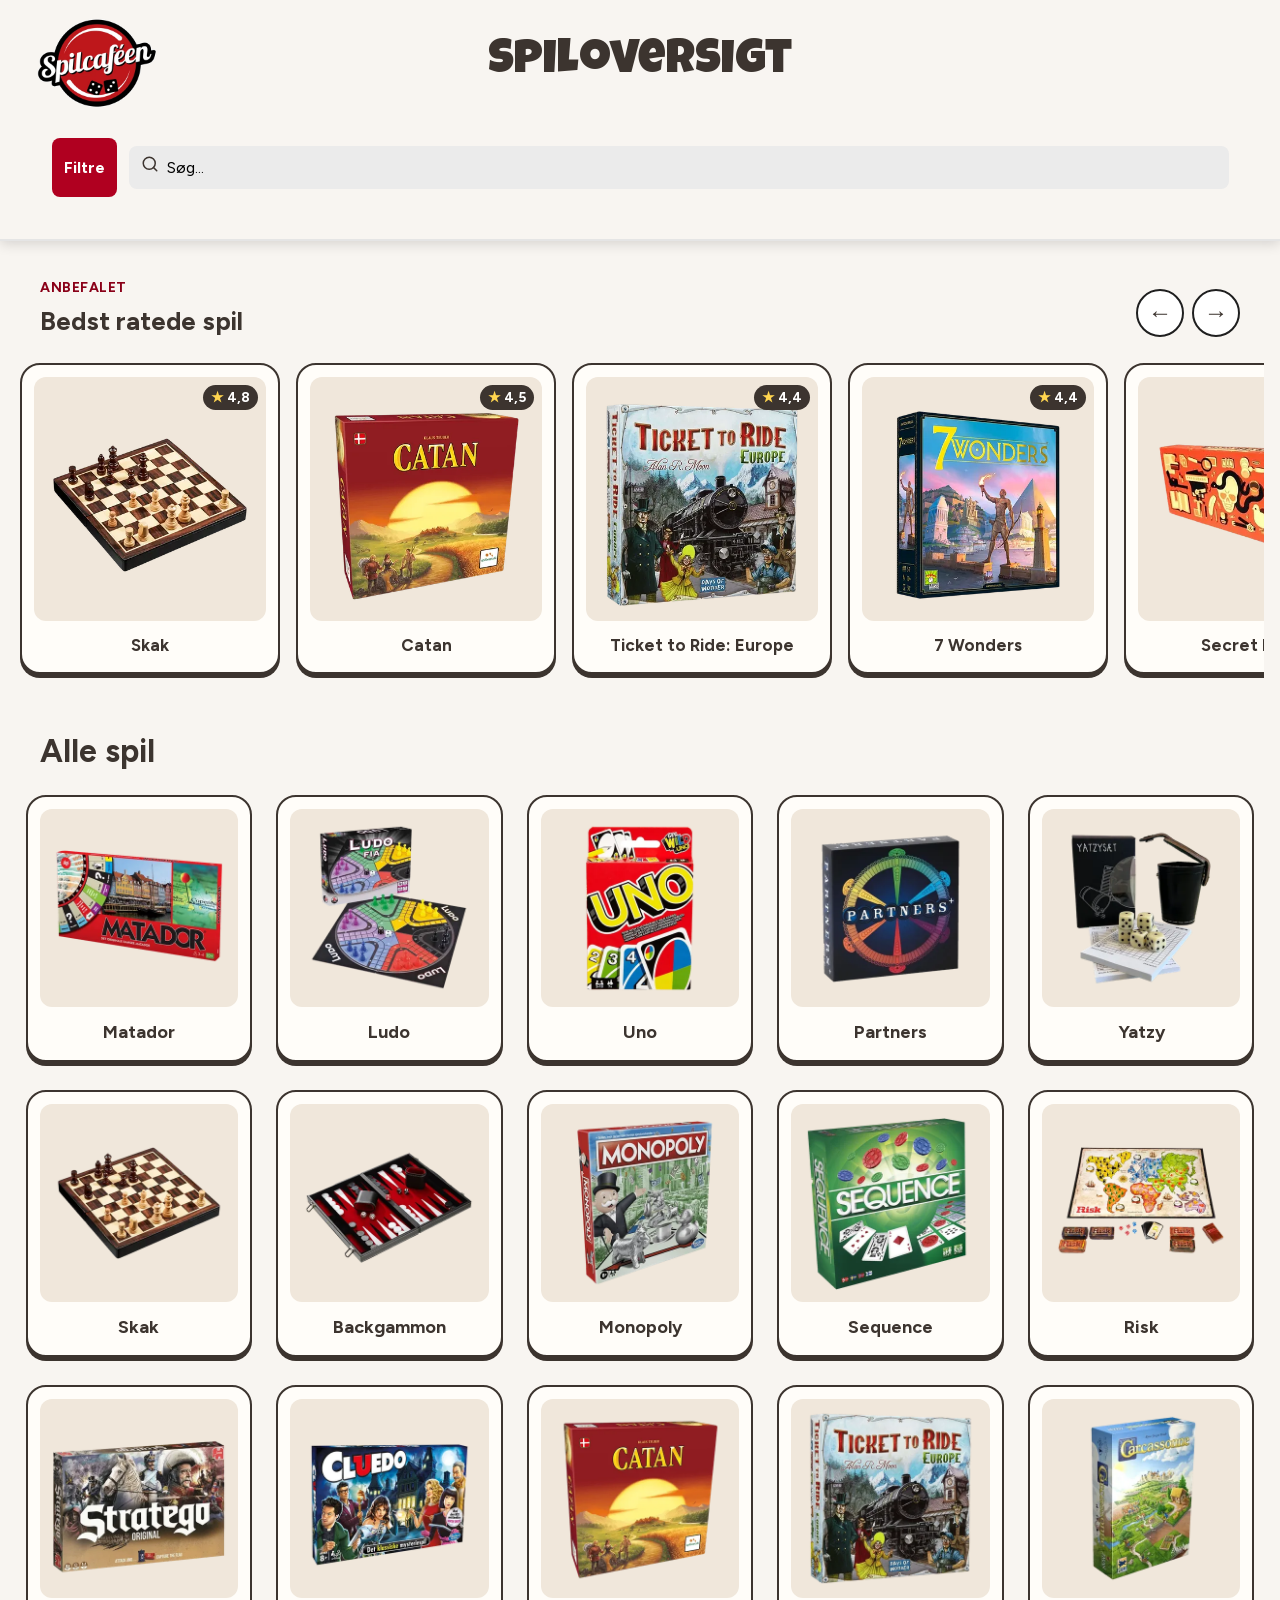
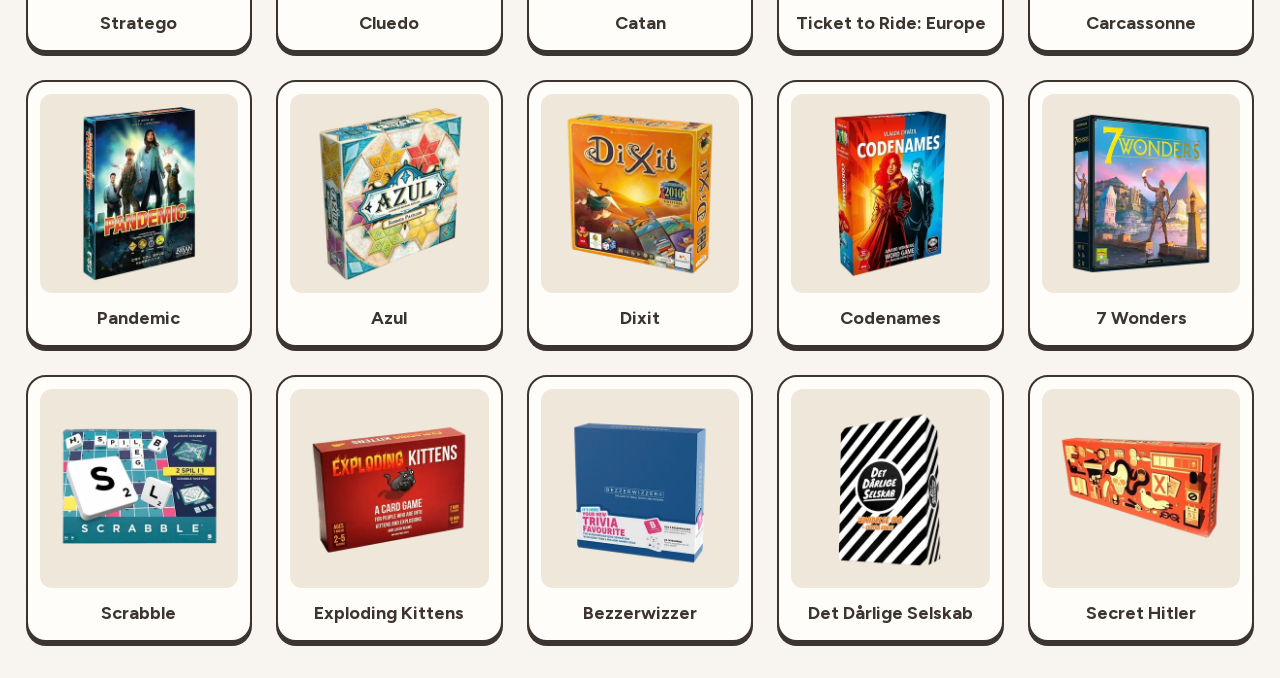
==== spilcafe/index.html @ c73f09dd "Tilføj Spilcaféens optimerede spiloversigt" ====
<!DOCTYPE html>
<html lang="da">
<head>
    <meta charset="UTF-8">
    <meta name="viewport" content="width=device-width, initial-scale=1.0">
    <title>Spiloversigt | Spilcaféen</title>
    <link rel="stylesheet" href="./css/style.css">
    <link rel="icon" type="image/x-icon" href="./assets/img/favicon.ico">
</head>

<body>
    <header>
        <div class="header-top">
            <a href="./" aria-label="Gå til Spilcaféens forside">
                <img
                    src="./assets/img/logo.webp"
                    width="360"
                    height="272"
                    alt="Spilcaféens logo"
                    decoding="async"
                >
            </a>

            <h1>Spiloversigt</h1>

            <div></div>
        </div>

        <h2 class="visually-hidden" id="searchAndFilterHeading">Søg og filtrer spil</h2>

        <section class="searchAndFilters" aria-labelledby="searchAndFilterHeading">
            <div class="searchAndFilters__row">
                <div class="filters">
                    <button
                        type="button"
                        class="chip"
                        data-filter="all"
                        aria-expanded="false"
                        aria-controls="filterPanel"
                    >
                        Filtre
                    </button>
                </div>

                <div class="search">
                    <div class="searchInput">
                        <div class="magnifier" aria-hidden="true">
                            <svg
                                xmlns="http://www.w3.org/2000/svg"
                                width="24"
                                height="24"
                                viewBox="0 0 24 24"
                                fill="none"
                                stroke="currentColor"
                                stroke-width="2"
                                stroke-linecap="round"
                                stroke-linejoin="round"
                            >
                                <path d="m21 21-4.34-4.34"></path>
                                <circle cx="11" cy="11" r="8"></circle>
                            </svg>
                        </div>

                        <input
                            type="search"
                            id="searchInput"
                            placeholder="Søg..."
                            aria-label="Søg efter spil"
                        >
                    </div>
                </div>


            </div>
            <div class="selected-chips" aria-live="polite"></div>
        </section>

        <div
            id="filterPanel"
            class="filter-panel hidden"
            role="region"
            aria-label="Spilfiltre"
        >
            <fieldset class="filter-group">
                <legend>Sted</legend>

                <div class="filter-options">
                    <button type="button" class="filter-option" data-filter="location" data-option="">Alle</button>
                    <button type="button" class="filter-option" data-filter="location" data-option="Aalborg">Aalborg</button>
                    <button type="button" class="filter-option" data-filter="location" data-option="Vestergade">Aarhus Vestergade</button>
                    <button type="button" class="filter-option" data-filter="location" data-option="Fredensgade">Aarhus Fredensgade</button>
                    <button type="button" class="filter-option" data-filter="location" data-option="Kolding">Kolding</button>
                </div>
            </fieldset>

            <fieldset class="filter-group">
                <legend>Antal spillere</legend>

                <div class="filter-options">
                    <button type="button" class="filter-option" data-filter="players" data-option="">Alle</button>
                    <button type="button" class="filter-option" data-filter="players" data-option="2">2</button>
                    <button type="button" class="filter-option" data-filter="players" data-option="4">4</button>
                    <button type="button" class="filter-option" data-filter="players" data-option="6">6</button>
                    <button type="button" class="filter-option" data-filter="players" data-option="8">8</button>
                    <button type="button" class="filter-option" data-filter="players" data-option="10">10</button>
                </div>
            </fieldset>

            <fieldset class="filter-group">
                <legend>Genre</legend>

                <div class="filter-options">
                    <button type="button" class="filter-option" data-filter="genre" data-option="">Alle</button>
                    <button type="button" class="filter-option" data-filter="genre" data-option="Familiespil">Familiespil</button>
                    <button type="button" class="filter-option" data-filter="genre" data-option="Quiz">Quiz</button>
                    <button type="button" class="filter-option" data-filter="genre" data-option="Strategi">Strategi</button>
                    <button type="button" class="filter-option" data-filter="genre" data-option="Terninger">Terninger</button>
                    <button type="button" class="filter-option" data-filter="genre" data-option="Kortspil">Kortspil</button>
                </div>
            </fieldset>

            <fieldset class="filter-group">
                <legend>Sværhedsgrad</legend>

                <div class="filter-options">
                    <button type="button" class="filter-option" data-filter="difficulty" data-option="">Alle</button>
                    <button type="button" class="filter-option" data-filter="difficulty" data-option="Let">Let</button>
                    <button type="button" class="filter-option" data-filter="difficulty" data-option="Mellem">Mellem</button>
                    <button type="button" class="filter-option" data-filter="difficulty" data-option="Svær">Svær</button>
                </div>
            </fieldset>

            <fieldset class="filter-group">
                <legend>Spilletid</legend>

                <div class="filter-options">
                    <button type="button" class="filter-option" data-filter="time" data-option="">Alle</button>
                    <button type="button" class="filter-option" data-filter="time" data-option="20">Maks 20 min.</button>
                    <button type="button" class="filter-option" data-filter="time" data-option="30">Maks 30 min.</button>
                    <button type="button" class="filter-option" data-filter="time" data-option="60">Maks 60 min.</button>
                    <button type="button" class="filter-option" data-filter="time" data-option="120">Maks 120 min.</button>
                </div>
            </fieldset>

            <button type="button" id="resetFilters">
                Nulstil filtre
            </button>
        </div>
    </header>

    <section class="top-games" aria-labelledby="topGamesHeading">
        <div class="top-games__header">
            <div>
                <p class="top-games__eyebrow">Anbefalet</p>
                <h2 id="topGamesHeading">Bedst ratede spil</h2>
            </div>
            <nav class="carousel-controls" aria-label="Naviger i bedst ratede spil">
                <button type="button" class="carousel-control" id="previousTopGame" aria-label="Vis forrige spil">&#8592;</button>
                <button type="button" class="carousel-control" id="nextTopGame" aria-label="Vis næste spil">&#8594;</button>
            </nav>
        </div>
        <div class="top-games__track" id="topGamesTrack" tabindex="0" aria-label="Bedst ratede spil"></div>
    </section>

    <main id="results" aria-labelledby="allGamesHeading">
        <h2 id="allGamesHeading">Alle spil</h2>
        <div id="resultsList"></div>
    </main>

    <div id="drawHolder"></div>

    <script src="./js/app.js"></script>
</body>
</html>
---- spilcafe/css/style.css ----
/* Lokale skrifttyper, layout og komponenter */
@font-face {
    font-family: "Luckiest Guy";
    src: url("../assets/fonts/luckiest-guy-latin.woff2") format("woff2");
    font-weight: 400;
    font-style: normal;
    font-display: swap;
}

@font-face {
    font-family: "Figtree";
    src: url("../assets/fonts/figtree-latin.woff2") format("woff2");
    font-weight: 300 900;
    font-style: normal;
    font-display: swap;
}

* {
    margin: 0;
    padding: 0;
    box-sizing: border-box;
    font-family: "Figtree", Arial, sans-serif;
}

body {
    background: #f8f5f1;
    color: #3c342f;
    font-size: 16px;
    line-height: 1.5;
}

.visually-hidden {
    position: absolute;
    width: 1px;
    height: 1px;
    padding: 0;
    margin: -1px;
    overflow: hidden;
    clip: rect(0, 0, 0, 0);
    white-space: nowrap;
    border: 0;
}

header {
    padding: 0px 20px;
    box-shadow: 0 3px 12px rgba(0, 0, 0, 0.14);
    position: relative;
    z-index: 100;
    width: 100%;
    background: #f8f5f1;
    border-bottom: 2px solid #e5e5e5;
}

.header-top {
    display: grid;
    grid-template-columns: 1fr auto 1fr;
    align-items: center;
    width: 100%;
    min-height: 126px;
    height: auto;
    padding: 17px;
}

.header-top h1 {
    grid-column: 2;
    text-align: center;
    font-family: "Luckiest Guy", "Figtree", sans-serif;
    font-weight: 400;
    font-size: clamp(24px, 4vw, 48px);
    line-height: 1.15;
    color: #3c342f;
}

.header-top > div:last-child {
    grid-column: 3;
}

.search {
    display: flex;
    gap: 4px;
    flex: 0 1 1100px;
    min-width: 0;
}

.searchAndFilters {
    padding: 12px 0 42px;
    width: 100%;
    max-width: 1180px;
    margin-inline: auto;
}

.searchAndFilters__row {
    display: flex;
    align-items: center;
    justify-content: center;
    gap: 12px;
    width: 100%;
}

.searchInput {
    gap: 8px;
    display: flex;
    border-radius: 9px;
    background-color: #ebebeb;
    width: 100%;
    align-items: center;
}

button,
input {
    all: unset;
}

button,
.searchInput {
    height: 43px;
    border-radius: 8px;
    padding: 0px 12px;
    background-color: #ebebeb;
}

button svg,
.searchInput svg {
    height: 18px;
    width: 18px;
}

.searchInput input {
    font-family: "Figtree", Arial, sans-serif;
    flex-grow: 1;
    text-align: left;
}

::placeholder {
    font-size: 16px;
    font-family: "Figtree", Arial, sans-serif;
    color: #000;
    text-align: left;
}

.filters {
    display: flex;
    flex: 0 0 auto;
    align-items: center;
    padding: 0;
    overflow: visible;
    position: relative;
    width: auto;
}

.chip {
    background: #B00020;
    padding: 8px 12px;
    font-size: 16px;
    border-radius: 8px;
    color: #fff;
    height: 43px;
    font-weight: 700;
    white-space: nowrap;
    user-select: none;
    outline: none;
}

.chip:focus {
    outline: 3px solid #173f73;
    outline-offset: 3px;
}

.chip:hover {
    cursor: pointer;
    background: #8A0018;
}

.filter-panel {
    position: relative;
    background: #fff;
    border: 1px solid #ffd1d1;
    border-radius: 14px;
    box-shadow: 2px 2px 12px rgba(0, 0, 0, 0.08);
    padding: 16px;
    margin: 8px 0 0;
    z-index: 50;
    width: fit-content;
    max-width: min(100%, 520px);
    min-width: 260px;
}

.filter-panel.hidden {
    display: none;
}

.filter-group {
    margin-bottom: 12px;
    border: 0;
    padding: 0;
}

.filter-group:last-child {
    margin-bottom: 0;
}

.filter-group legend {
    font-size: 16px;
    font-weight: 700;
    color: #333;
    margin-bottom: 8px;
}

.filter-options {
    display: flex;
    flex-wrap: wrap;
    gap: 8px;
}

.filter-option {
    background: #fff;
    border: 1px solid #8A0018;
    color: #8A0018;
    border-radius: 999px;
    padding: 8px 12px;
    font-size: 16px;
    line-height: 1.3;
    cursor: pointer;
}

.filter-option:hover {
    background: #fff5f5;
}

.filter-option.active {
    background: #B00020;
    color: #fff;
    border-color: #B00020;
}

.top-games {
    padding: 36px 16px 16px;
    background: #f8f5f1;
}

.top-games__header {
    max-width: 1200px;
    margin: 0 auto 22px;
    display: flex;
    justify-content: space-between;
    align-items: end;
    gap: 16px;
}

.top-games__eyebrow {
    margin-bottom: 8px;
    color: #8A0018;
    font-size: 14px;
    font-weight: 700;
    text-transform: uppercase;
    letter-spacing: 0.04em;
}

.top-games h2 {
    font-size: 26px;
    line-height: 1.2;
}

.carousel-controls {
    display: flex;
    gap: 8px;
}

.carousel-control {
    width: 44px;
    height: 44px;
    padding: 0;
    border: 2px solid #1f1f1f;
    border-radius: 50%;
    background: #fff;
    color: #3c342f;
    cursor: pointer;
    font-size: 24px;
    line-height: 1;
    text-align: center;
}

.carousel-control:hover {
    background: #1f1f1f;
    color: #fff;
}

.top-games__track {
    max-width: 1520px;
    margin: 0 auto;
    display: flex;
    gap: 16px;
    overflow-x: auto;
    padding: 4px 4px 14px;
    scroll-behavior: smooth;
    scrollbar-width: thin;
}

.carousel-card,
.card {
    box-sizing: border-box;
    display: flex;
    flex-direction: column;
    width: 100%;
    min-height: 0;
    padding: 12px;
    border: 2px solid #3c342f;
    border-radius: 20px;
    background: #fffdf9;
    box-shadow: 0 4px 0 #3c342f;
    color: #3c342f;
    cursor: pointer;
    text-align: left;
    transition: border-color 160ms ease, box-shadow 160ms ease;
}

.carousel-card {
    flex: 0 0 260px;
    height: auto;
    overflow: hidden;
}

.card {
    font-family: "Figtree", Arial, sans-serif;
    height: auto;
}

.carousel-card:hover,
.card:hover {
    border-color: #8a0018;
    box-shadow: 0 4px 0 #8a0018;
}

.carousel-card:focus-visible,
.card:focus-visible {
    outline: 3px solid #173f73;
    outline-offset: 3px;
}

.carousel-card img,
.card img {
    display: block;
    width: 100%;
    height: 100%;
    object-fit: contain;
}

.carousel-card img {
    padding: 24px 12px 12px;
}

.card img {
    padding: 12px;
}

.carousel-card__content,
.card__footer {
    display: flex;
    align-items: center;
    justify-content: space-between;
    gap: 10px;
    padding: 14px 2px 4px;
}

.carousel-card__content,
.card__footer,
.card__title,
.carousel-card__title {
    text-align: center;
}

.carousel-card__title,
.card__title {
    flex: 1;
    min-width: 0;
    font-size: 18px;
    font-weight: 700;
    line-height: 1.25;
    overflow-wrap: anywhere;
}

.carousel-card__title {
    font-size: 17px;
}

.carousel-card__rating {
    position: absolute;
    top: 8px;
    right: 8px;
    background: #3c342f;
    color: #fff;
    border-radius: 20px;
    padding: 2px 8px;
    font-size: 14px;
    font-weight: 700;
}

.card__imageHolder {
    width: 100%;
    max-width: none;
    height: auto;
    aspect-ratio: 1;
    border-radius: 12px;
    background: #f0e7db;
    display: flex;
    justify-content: center;
    position: relative;
}

main {
    padding: 28px clamp(20px, 2vw, 36px) 36px;
    width: 100%;
    max-width: 1800px;
    margin: 0 auto;
}

#resultsList {
    display: grid;
    width: 100%;
    grid-template-columns: repeat(5, minmax(0, 1fr));
    gap: 28px 24px;
    align-items: start;
}

.card__rating {
    min-height: 22px;
    background: #5A5A5A;
    border-radius: 9px;
    font-size: 12px;
    font-weight: 700;
    position: absolute;
    right: 8px;
    top: 8px;
    padding: 0 4px;
    display: flex;
    justify-content: space-around;
    align-items: center;
    color: #fff;
}

.card__rating svg {
    margin-right: 4px;
}

.overlay {
    font-family: "Figtree", Arial, sans-serif;
    overflow-y: auto;
    overscroll-behavior: contain;
    width: min(calc(100% - 24px), 900px);
    height: fit-content;
    max-height: calc(100vh - 24px);
    max-height: calc(100dvh - 24px);
    background: #f8f5f1;
    display: flex;
    flex-direction: column;
    position: fixed;
    inset: 12px;
    margin: auto;
    z-index: 110;
    border-radius: 18px;
    border: 2px solid #8A0018;
    box-shadow: 0 12px 36px rgba(0, 0, 0, 0.28);
    visibility: hidden;
}

.overlay.overlay--active {
    visibility: visible;
}

.overlay__header {
    position: sticky;
    top: 0;
    z-index: 1;
    background: #f8f5f1;
    flex-shrink: 0;
    padding: 13px;
}

.topInfo {
    display: flex;
    padding: 0px 33px;
    justify-content: space-around;
}

.title {
    margin: 0px;
    font-size: 20px;
}

.title h2, .shortDesc {
    text-align: center;
}

.gameinfo {
    display: flex;
    flex-direction: column;
    justify-content: start;
}

.shortDesc {
    font-size: 16px;
}

.overlay__main img {
    width: 170px;
    height: 170px;
}

.drawer.open {
    max-height: none;
}

.drawer {
    display: flex;
    position: relative;
    flex-shrink: 0;
    width: 100%;
    border-top: 2px solid #8A0018;
    border-radius: 18px 18px 0 0;
    background: #fff;
    max-height: 80px;
    flex-direction: column;
    align-items: center;
    transition: max-height 0.4s ease;
    overflow: hidden;
    box-shadow: 0 10px 30px rgba(0, 0, 0, 0.24);
}

.drawer-toggle {
    display: flex;
    width: 100%;
    min-height: 80px;
    padding: 8px;
    flex-direction: column;
    align-items: center;
    justify-content: flex-start;
    gap: 8px;
    background: #fff;
    color: #3c342f;
    cursor: pointer;
    font-size: 16px;
    font-weight: 700;
}

.drawHandle {
    background: #BF171C;
    height: 5px !important;
    width: 48px;
    border-radius: 8px;
    flex-shrink: 0;
}

.drawer-text[aria-hidden="true"] {
    display: none;
}

.drawer-text {
    width: 100%;
    max-width: 65ch;
    margin: 0 auto;
    padding: 16px 24px 28px;
    font-weight: 400;
    font-size: 16px;
    line-height: 1.65;
    text-align: left;
    overflow-wrap: anywhere;
    text-wrap: pretty;
}

.overlay .card__rating {
    height: 22px;
    width: auto;
    background: #5A5A5A;
    border-radius: 9px;
    font-size: 16px;
    position: absolute;
    right: 13px;
    top: 13px;
    padding: 0 4px;
    display: flex;
    justify-content: space-around;
    align-items: center;
    color: #fff;
}

.overlay .card__rating svg {
    margin-right: 4px;
}

.info {
    padding: 10px 55px;
    height: fit-content;
    display: flex;
    flex-wrap: wrap;
    justify-content: center;
}

.boks {
    width: 50%;
    min-height: 70px;
    height: auto;
    padding-bottom: 12px;
    display: flex;
    flex-direction: column;
    font-weight: 100;
    font-size: 16px;
}

.boks span {
    padding-top: 4px;
    font-weight: 500;
    font-size: 18px;
}

#resetFilters {
    margin-top: 16px;
    padding: 9px 14px;
    background: #1f1f1f;
    border-radius: 8px;
    color: #fff;
    cursor: pointer;
    font-size: 16px;
    font-weight: 700;
}

#resetFilters:hover {
    background: #000;
}

.game-list-empty {
    text-align: center;
    margin-top: 160px;
    width: 100%;
}

button:focus-visible,
a:focus-visible,
input:focus-visible {
    outline: 3px solid #173f73;
    outline-offset: 3px;
}

.overlay__main {
    flex-shrink: 0;
}

.carousel-card__image {
    display: block;
    position: relative;
    width: 100%;
    aspect-ratio: 1;
    background: #f0e7db;
    border-radius: 12px;
}

.carousel-card__rating > span[aria-hidden] {
    color: #ffd54f;
}

.card__footer {
    display: flex;
    align-items: center;
    justify-content: space-between;
    gap: 8px;
    padding: 14px 2px 4px;
}

.card__footer,
.carousel-card__content {
    display: block;
    text-align: center;
}

.card__title,
.carousel-card__title {
    display: block;
    text-align: center;
    overflow-wrap: anywhere;
}

.card,
.carousel-card {
    transition: border-color 160ms ease, box-shadow 160ms ease;
}

#allGamesHeading {
    max-width: 1200px;
    margin: 0 auto 24px;
    font-size: 32px;
    font-weight: 700;
    line-height: 1.2;
    color: #3c342f;
}

.header-top > a {
    justify-self: start;
    display: block;
    width: fit-content;
    line-height: 0;
}

.header-top > a img {
    display: block;
    width: 120px;
    height: auto;
}

/* Tilpasninger til skærmstørrelse og brugerens indstillinger */
@media (max-width: 900px) {
    #resultsList {
        grid-template-columns: repeat(3, minmax(0, 1fr));
    }
}

@media (max-width: 600px) {
    .header-top {
        padding: 12px 8px;
        grid-template-columns: auto minmax(0, 1fr);
        gap: 12px;
        height: auto;
        min-height: 86px;
    }

    .top-games {
        padding: 28px 12px 12px;
    }

    .top-games h2 {
        font-size: 22px;
    }

    .carousel-card {
        flex-basis: 220px;
    }

    main {
        padding: 24px 16px 32px;
    }

    #resultsList {
        grid-template-columns: repeat(2, minmax(0, 1fr));
        gap: 20px 14px;
    }

    .card {
        padding: 8px;
    }

    .card__title {
        font-size: 16px;
    }

    .overlay .topInfo {
        flex-direction: column;
        align-items: center;
        gap: 16px;
        padding: 0 16px;
    }

    .overlay .info {
        display: grid;
        grid-template-columns: repeat(2, minmax(0, 1fr));
        padding: 16px;
        gap: 12px;
    }

    .overlay .boks {
        width: 100%;
        min-width: 0;
        overflow-wrap: anywhere;
    }

    .overlay .drawer-text {
        padding: 12px 16px 20px;
    }

    .header-top h1 {
        overflow-wrap: anywhere;
    }

    #allGamesHeading {
        font-size: 26px;
    }

    .top-games__header {
        margin-left: 4px;
        margin-right: 4px;
    }

    .header-top > a img {
        width: 90px;
    }
}

@media (hover: hover) {
    .card:hover,
    .carousel-card:hover {
        border-color: #8a0018;
        box-shadow: 0 4px 0 #8a0018, 0 6px 12px rgba(60, 52, 47, 0.12);
    }
}

@media (prefers-reduced-motion: reduce) {
    .card,
    .carousel-card {
        transition: none;
    }
}

/* Valgte filtre samles under søgningen. */
.selected-chips {
    display: flex;
    flex-wrap: wrap;
    gap: 8px;
    margin-top: 14px;
}

.selected-chips:empty {
    display: none;
}

.selected-chip {
    display: inline-flex;
    align-items: center;
    gap: 6px;
    max-width: 100%;
    padding: 2px 2px 2px 14px;
    border: 1px solid #b9aaa0;
    border-radius: 24px;
    background: #f0e7db;
    color: #3c342f;
    font-size: 14px;
    line-height: 1.4;
    overflow-wrap: anywhere;
}

.selected-chip .remove-chip {
    display: inline-flex;
    align-items: center;
    justify-content: center;
    flex: 0 0 40px;
    width: 40px;
    height: 40px;
    padding: 0;
    border-radius: 50%;
    background: transparent;
    cursor: pointer;
}

.selected-chip .remove-chip:hover {
    background: #e3d5c7;
}

.selected-chip .remove-chip:focus-visible {
    outline: 3px solid #173f73;
    outline-offset: 1px;
}
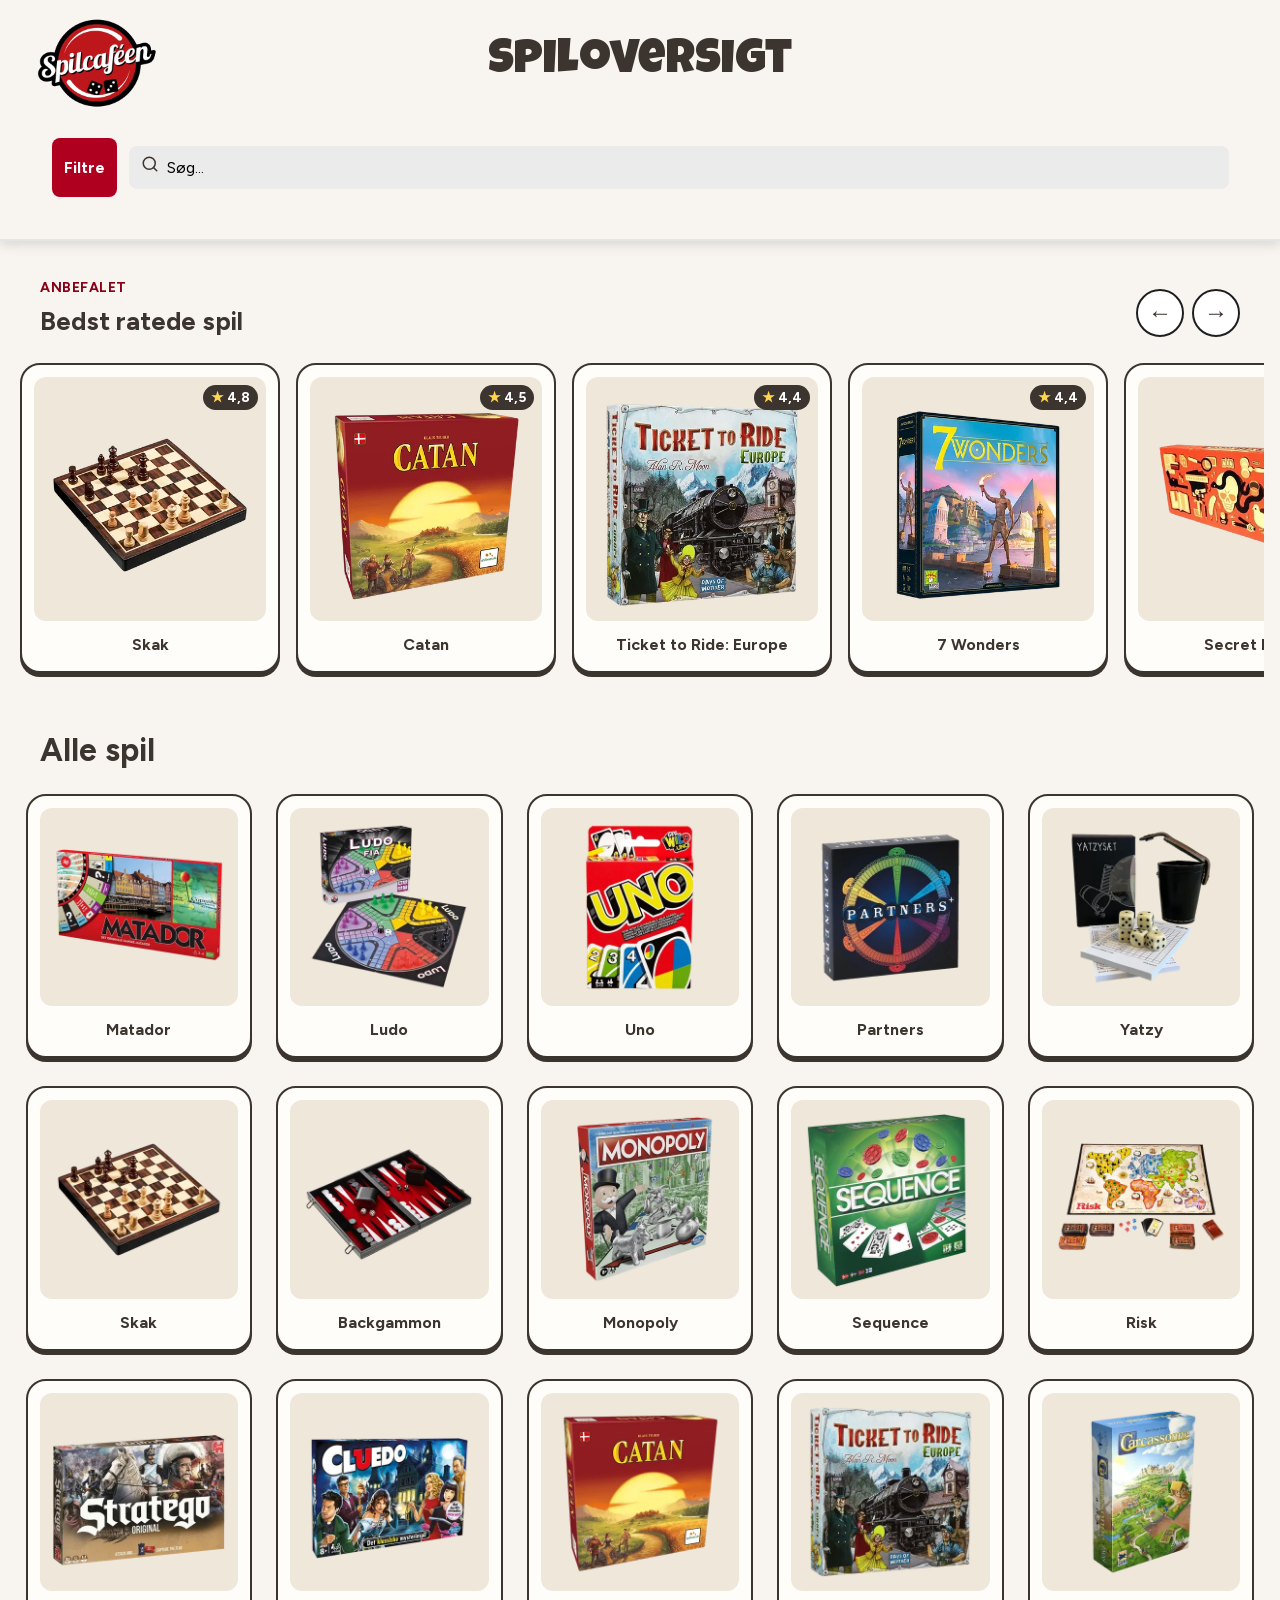
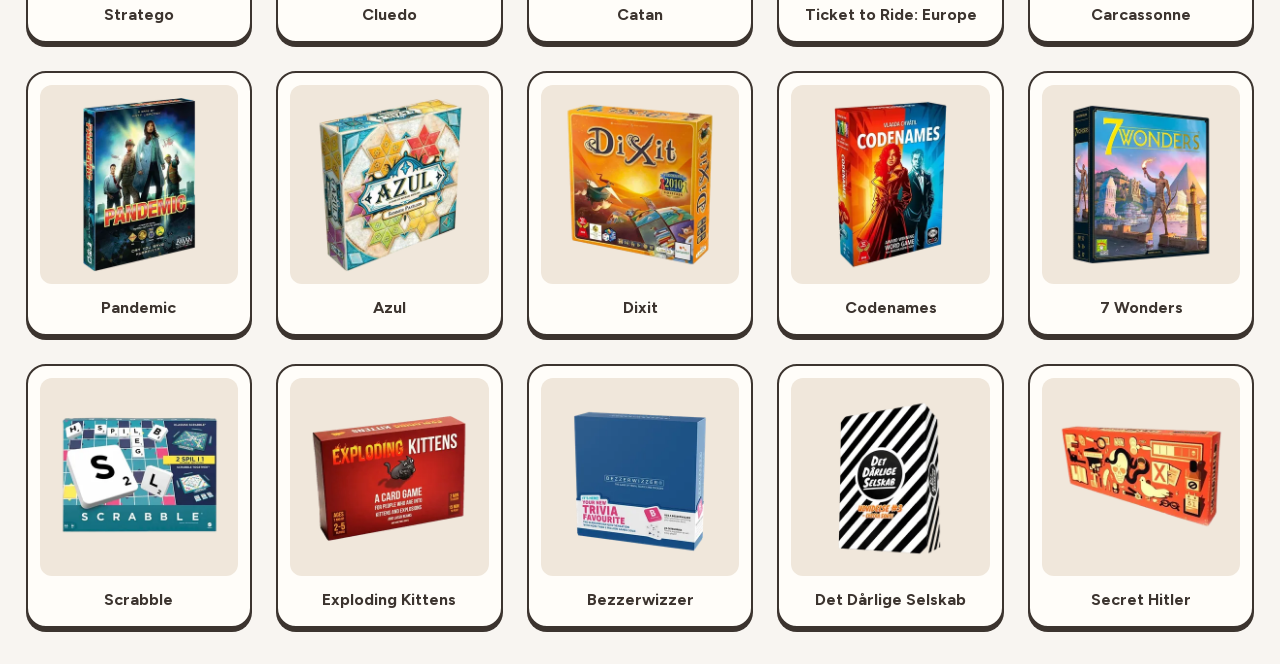
==== commit 1d3999af: "Opdater filtre og design på spiloversigten" ====
--- a/spilcafe/index.html
+++ b/spilcafe/index.html
@@ -81,6 +81,9 @@
             role="region"
             aria-label="Spilfiltre"
         >
+            <button type="button" id="closeFilters" class="filter-close" aria-label="Luk filtre">
+                <span aria-hidden="true">×</span>
+            </button>
             <fieldset class="filter-group">
                 <legend>Sted</legend>
 
--- a/spilcafe/css/style.css
+++ b/spilcafe/css/style.css
@@ -178,11 +178,16 @@
     border-radius: 14px;
     box-shadow: 2px 2px 12px rgba(0, 0, 0, 0.08);
     padding: 16px;
-    margin: 8px 0 0;
+    margin: 8px auto 0;
     z-index: 50;
-    width: fit-content;
-    max-width: min(100%, 520px);
-    min-width: 260px;
+    box-sizing: border-box;
+    width: 100%;
+    max-width: 1180px;
+    min-width: 0;
+    display: grid;
+    grid-template-columns: repeat(5, minmax(0, 1fr));
+    gap: 20px;
+    align-items: start;
 }
 
 .filter-panel.hidden {
@@ -190,7 +195,8 @@
 }
 
 .filter-group {
-    margin-bottom: 12px;
+    min-width: 0;
+    margin: 0;
     border: 0;
     padding: 0;
 }
@@ -213,6 +219,10 @@
 }
 
 .filter-option {
+    box-sizing: border-box;
+    height: auto;
+    min-height: 44px;
+    max-width: 100%;
     background: #fff;
     border: 1px solid #8A0018;
     color: #8A0018;
@@ -323,6 +333,8 @@
 .card {
     font-family: "Figtree", Arial, sans-serif;
     height: auto;
+    max-width: 260px;
+    margin: 0 auto;
 }
 
 .carousel-card:hover,
@@ -379,8 +391,9 @@
     overflow-wrap: anywhere;
 }
 
-.carousel-card__title {
-    font-size: 17px;
+.carousel-card__title,
+.card__title {
+    font-size: 16px;
 }
 
 .carousel-card__rating {
@@ -417,7 +430,8 @@
 #resultsList {
     display: grid;
     width: 100%;
-    grid-template-columns: repeat(5, minmax(0, 1fr));
+    grid-template-columns: repeat(5, minmax(0, 260px));
+    justify-content: center;
     gap: 28px 24px;
     align-items: start;
 }
@@ -446,7 +460,7 @@
     font-family: "Figtree", Arial, sans-serif;
     overflow-y: auto;
     overscroll-behavior: contain;
-    width: min(calc(100% - 24px), 900px);
+    width: min(calc(100% - 24px), 680px);
     height: fit-content;
     max-height: calc(100vh - 24px);
     max-height: calc(100dvh - 24px);
@@ -473,37 +487,73 @@
     z-index: 1;
     background: #f8f5f1;
     flex-shrink: 0;
-    padding: 13px;
+    padding: 12px 14px 0;
+    display: flex;
+    align-items: flex-start;
+    justify-content: space-between;
+    gap: 12px;
+}
+
+.overlay__header .close {
+    width: 36px;
+    height: 36px;
+    min-width: 36px;
+    border: 1px solid rgba(60, 52, 47, 0.15);
+    border-radius: 50%;
+    background: rgba(255, 255, 255, 0.9);
+    display: inline-flex;
+    align-items: center;
+    justify-content: center;
+    padding: 0;
+    cursor: pointer;
+    flex-shrink: 0;
+}
+
+.overlay__header .close svg {
+    width: 18px;
+    height: 18px;
 }
 
 .topInfo {
-    display: flex;
-    padding: 0px 33px;
-    justify-content: space-around;
+    display: grid;
+    grid-template-columns: minmax(0, 1fr) 150px;
+    align-items: center;
+    gap: 16px;
+    padding: 0 28px 6px;
 }
 
 .title {
-    margin: 0px;
+    margin: 0;
     font-size: 20px;
-}
-
-.title h2, .shortDesc {
-    text-align: center;
+    line-height: 1.1;
+}
+
+.title h2,
+.shortDesc {
+    text-align: left;
+    margin: 0;
 }
 
 .gameinfo {
     display: flex;
     flex-direction: column;
-    justify-content: start;
+    justify-content: center;
+    min-width: 0;
 }
 
 .shortDesc {
-    font-size: 16px;
+    font-size: 15px;
+    line-height: 1.45;
+    margin-top: 6px;
+    color: rgba(60, 52, 47, 0.86);
 }
 
 .overlay__main img {
-    width: 170px;
-    height: 170px;
+    width: 150px;
+    height: 150px;
+    object-fit: contain;
+    flex-shrink: 0;
+    justify-self: end;
 }
 
 .drawer.open {
@@ -518,7 +568,7 @@
     border-top: 2px solid #8A0018;
     border-radius: 18px 18px 0 0;
     background: #fff;
-    max-height: 80px;
+    max-height: 64px;
     flex-direction: column;
     align-items: center;
     transition: max-height 0.4s ease;
@@ -529,7 +579,7 @@
 .drawer-toggle {
     display: flex;
     width: 100%;
-    min-height: 80px;
+    min-height: 64px;
     padding: 8px;
     flex-direction: column;
     align-items: center;
@@ -558,10 +608,10 @@
     width: 100%;
     max-width: 65ch;
     margin: 0 auto;
-    padding: 16px 24px 28px;
+    padding: 10px 24px 18px;
     font-weight: 400;
-    font-size: 16px;
-    line-height: 1.65;
+    font-size: 15px;
+    line-height: 1.5;
     text-align: left;
     overflow-wrap: anywhere;
     text-wrap: pretty;
@@ -588,28 +638,30 @@
 }
 
 .info {
-    padding: 10px 55px;
-    height: fit-content;
-    display: flex;
-    flex-wrap: wrap;
-    justify-content: center;
+    padding: 12px 28px 24px;
+    display: grid;
+    grid-template-columns: repeat(2, minmax(0, 1fr));
+    gap: 8px 22px;
+    align-items: start;
 }
 
 .boks {
-    width: 50%;
-    min-height: 70px;
-    height: auto;
-    padding-bottom: 12px;
+    width: 100%;
+    min-height: 0;
     display: flex;
     flex-direction: column;
+    gap: 2px;
     font-weight: 100;
+    font-size: 14px;
+    line-height: 1.3;
+    color: rgba(60, 52, 47, 0.8);
+}
+
+.boks span {
+    padding-top: 0;
+    font-weight: 500;
     font-size: 16px;
-}
-
-.boks span {
-    padding-top: 4px;
-    font-weight: 500;
-    font-size: 18px;
+    color: #3c342f;
 }
 
 #resetFilters {
@@ -642,6 +694,7 @@
 
 .overlay__main {
     flex-shrink: 0;
+    padding-top: 6px;
 }
 
 .carousel-card__image {
@@ -696,7 +749,7 @@
     justify-self: start;
     display: block;
     width: fit-content;
-    line-height: 0;
+    line-height: 1.3;
 }
 
 .header-top > a img {
@@ -751,10 +804,20 @@
     }
 
     .overlay .topInfo {
-        flex-direction: column;
+        grid-template-columns: minmax(0, 1fr) 100px;
         align-items: center;
-        gap: 16px;
-        padding: 0 16px;
+        gap: 12px;
+        padding: 12px 16px;
+    }
+
+    .overlay__main img {
+        width: 100px;
+        height: 100px;
+    }
+
+    .overlay .title h2 {
+        font-size: 24px;
+        overflow-wrap: anywhere;
     }
 
     .overlay .info {
@@ -855,3 +918,61 @@
     outline: 3px solid #173f73;
     outline-offset: 1px;
 }
+
+/* Filtergrupper ved siden af hinanden med ombrydning på små skærme. */
+.filter-panel #resetFilters {
+    grid-column: 1 / -1;
+    justify-self: start;
+}
+
+@media (max-width: 1000px) {
+    .filter-panel {
+        grid-template-columns: repeat(3, minmax(0, 1fr));
+    }
+}
+
+@media (max-width: 600px) {
+    .filter-panel {
+        grid-template-columns: repeat(2, minmax(0, 1fr));
+        gap: 16px 12px;
+        padding: 12px;
+    }
+
+    .filter-group:first-child,
+    .filter-group:last-of-type {
+        grid-column: 1 / -1;
+    }
+}
+
+@media (max-width: 360px) {
+    .filter-panel {
+        grid-template-columns: minmax(0, 1fr);
+    }
+}
+
+/* Luk filterpanelet uden at ændre de valgte filtre. */
+#filterPanel {
+    padding-top: 60px;
+}
+
+.filter-close {
+    position: absolute;
+    top: 8px;
+    right: 8px;
+    display: flex;
+    align-items: center;
+    justify-content: center;
+    box-sizing: border-box;
+    width: 44px;
+    height: 44px;
+    padding: 0;
+    background: #f0e7db;
+    color: #3c342f;
+    border-radius: 50%;
+    font-size: 28px;
+    cursor: pointer;
+}
+
+.filter-close:hover {
+    background: #e3d5c7;
+}
